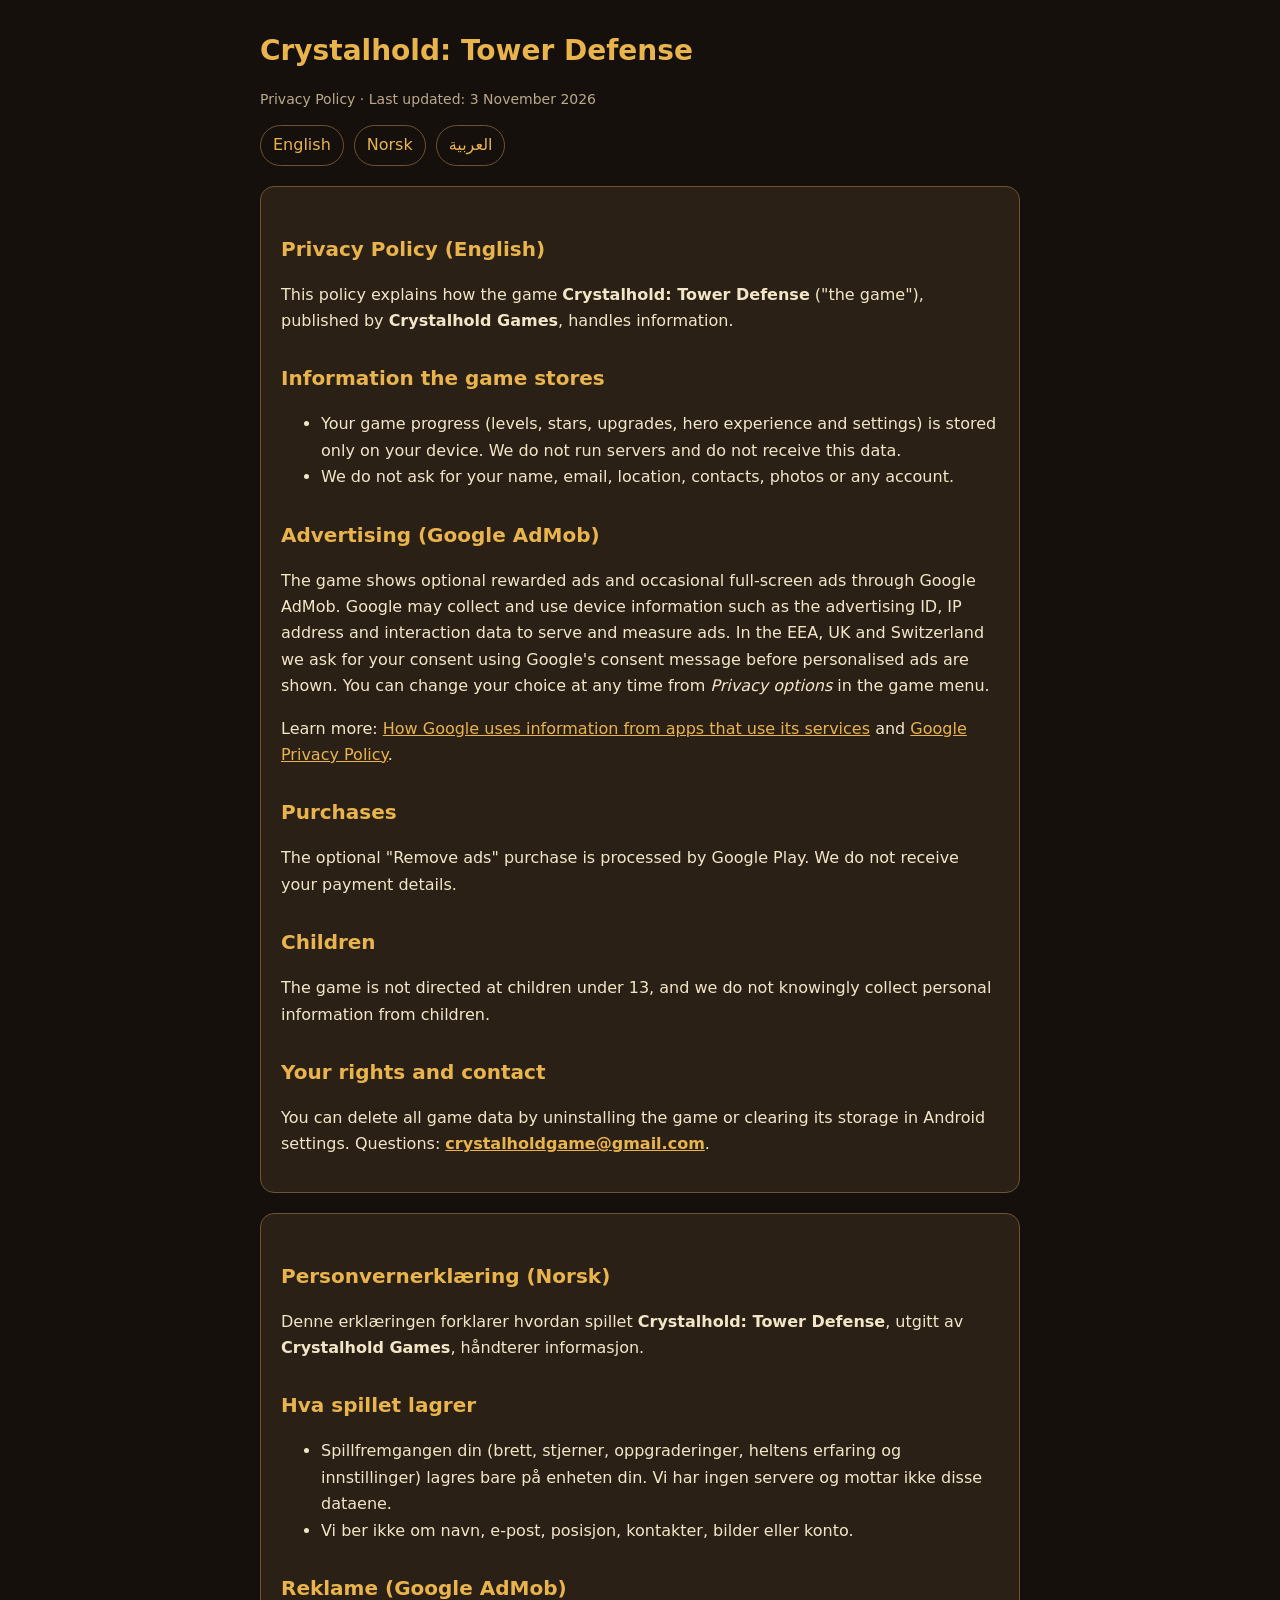
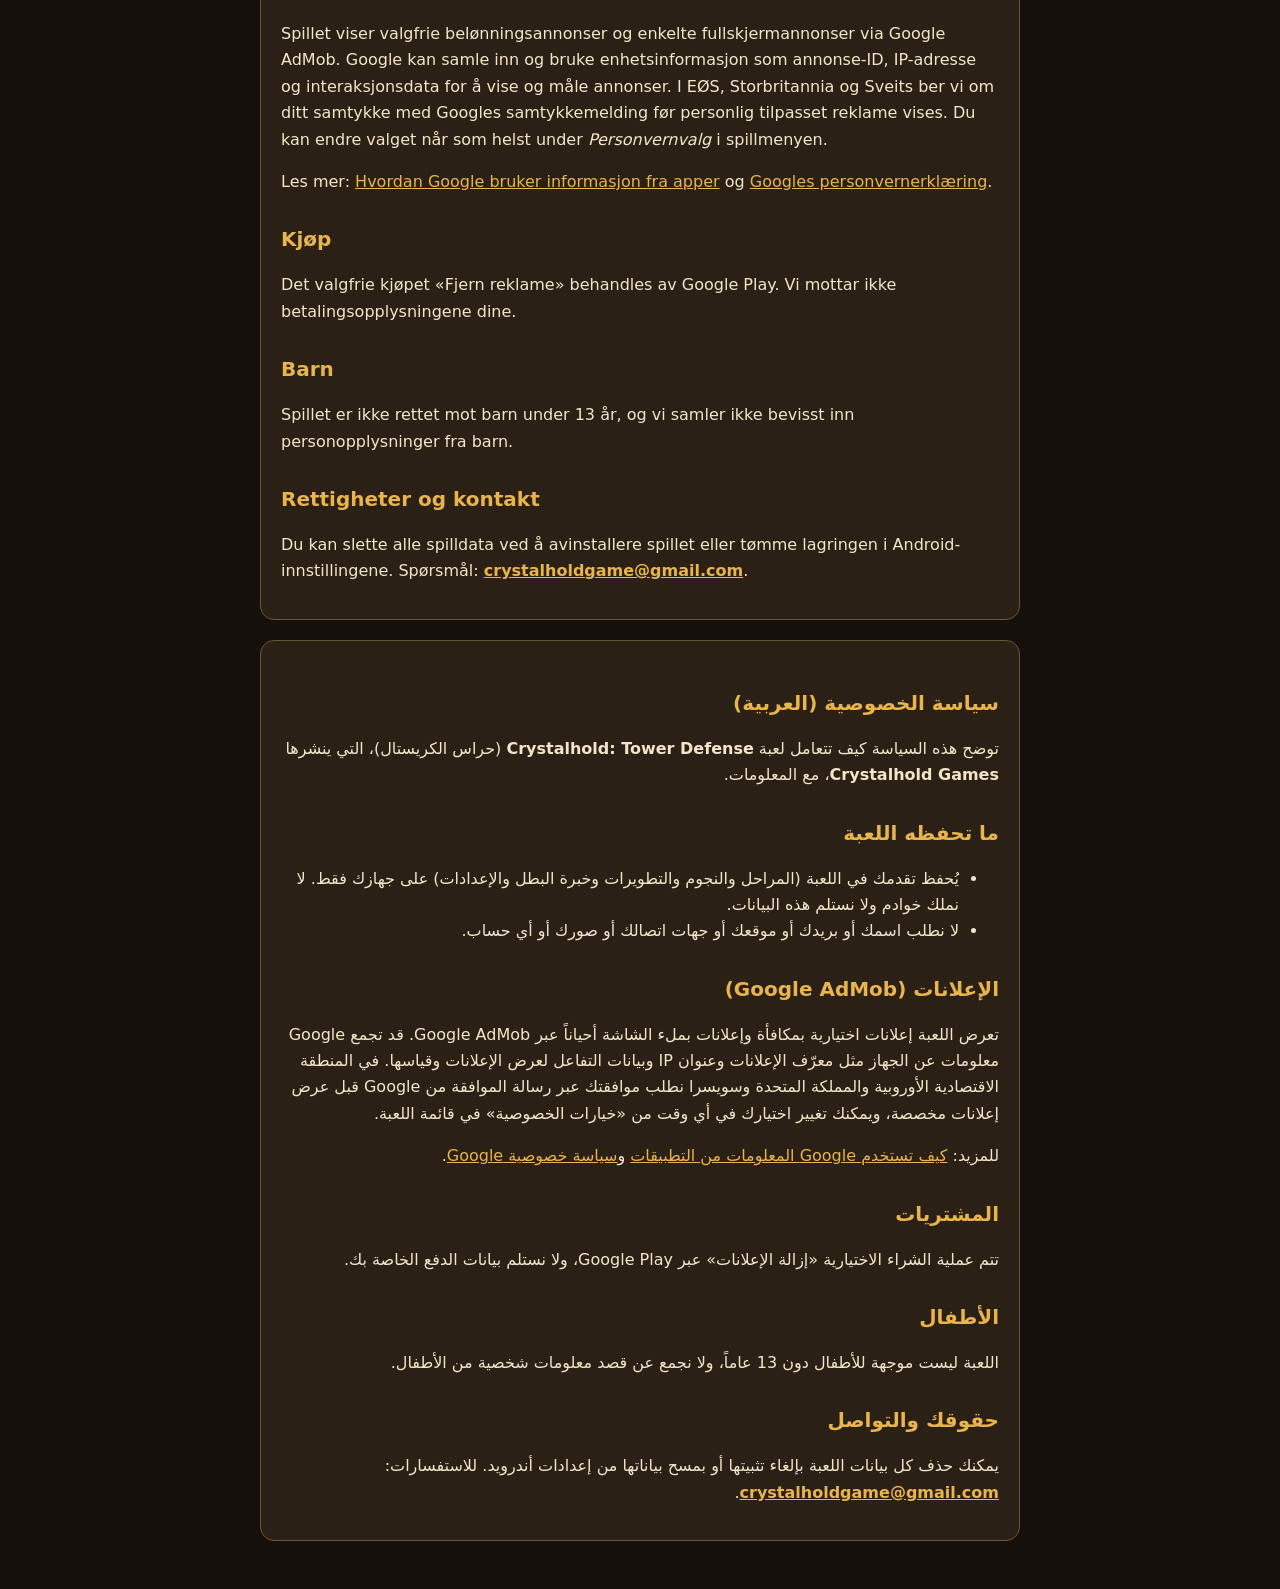
==== docs/privacy.html @ e2af1e55 "Unpack project files" ====
<!doctype html>
<html lang="en">
<head>
<meta charset="utf-8">
<meta name="viewport" content="width=device-width,initial-scale=1">
<title>Crystalhold – Privacy Policy</title>
<style>
:root{--bg:#15100b;--card:#2b2016;--line:#6e5434;--text:#f3e6c8;--dim:#bba98a;--gold:#e9b44c}
body{margin:0;background:var(--bg);color:var(--text);font-family:system-ui,-apple-system,"Segoe UI",Tahoma,sans-serif;line-height:1.65}
main{max-width:760px;margin:0 auto;padding:28px max(16px,env(safe-area-inset-left,0px)) 48px}
h1{color:var(--gold);font-size:28px;margin:0 0 4px}
h2{color:var(--gold);font-size:20px;margin:28px 0 8px}
section{background:var(--card);border:1px solid var(--line);border-radius:14px;padding:18px 20px;margin-top:20px}
p,li{color:var(--text)}.muted{color:var(--dim);font-size:14px}
a{color:var(--gold)}nav{display:flex;gap:10px;flex-wrap:wrap;margin-top:12px}nav a{padding:6px 12px;border:1px solid var(--line);border-radius:999px;text-decoration:none}
</style>
</head>
<body>
<main>
<h1>Crystalhold: Tower Defense</h1>
<p class="muted">Privacy Policy · Last updated: 3 November 2026</p>
<nav><a href="#en">English</a><a href="#no">Norsk</a><a href="#ar">العربية</a></nav>

<section id="en">
<h2>Privacy Policy (English)</h2>
<p>This policy explains how the game <b>Crystalhold: Tower Defense</b> ("the game"), published by <b>Crystalhold Games</b>, handles information.</p>
<h2>Information the game stores</h2>
<ul>
<li>Your game progress (levels, stars, upgrades, hero experience and settings) is stored only on your device. We do not run servers and do not receive this data.</li>
<li>We do not ask for your name, email, location, contacts, photos or any account.</li>
</ul>
<h2>Advertising (Google AdMob)</h2>
<p>The game shows optional rewarded ads and occasional full-screen ads through Google AdMob. Google may collect and use device information such as the advertising ID, IP address and interaction data to serve and measure ads. In the EEA, UK and Switzerland we ask for your consent using Google's consent message before personalised ads are shown. You can change your choice at any time from <i>Privacy options</i> in the game menu.</p>
<p>Learn more: <a href="https://policies.google.com/technologies/ads">How Google uses information from apps that use its services</a> and <a href="https://policies.google.com/privacy">Google Privacy Policy</a>.</p>
<h2>Purchases</h2>
<p>The optional "Remove ads" purchase is processed by Google Play. We do not receive your payment details.</p>
<h2>Children</h2>
<p>The game is not directed at children under 13, and we do not knowingly collect personal information from children.</p>
<h2>Your rights and contact</h2>
<p>You can delete all game data by uninstalling the game or clearing its storage in Android settings. Questions: <b><a href="mailto:crystalholdgame@gmail.com">crystalholdgame@gmail.com</a></b>.</p>
</section>

<section id="no" lang="nb">
<h2>Personvernerklæring (Norsk)</h2>
<p>Denne erklæringen forklarer hvordan spillet <b>Crystalhold: Tower Defense</b>, utgitt av <b>Crystalhold Games</b>, håndterer informasjon.</p>
<h2>Hva spillet lagrer</h2>
<ul>
<li>Spillfremgangen din (brett, stjerner, oppgraderinger, heltens erfaring og innstillinger) lagres bare på enheten din. Vi har ingen servere og mottar ikke disse dataene.</li>
<li>Vi ber ikke om navn, e-post, posisjon, kontakter, bilder eller konto.</li>
</ul>
<h2>Reklame (Google AdMob)</h2>
<p>Spillet viser valgfrie belønningsannonser og enkelte fullskjermannonser via Google AdMob. Google kan samle inn og bruke enhetsinformasjon som annonse-ID, IP-adresse og interaksjonsdata for å vise og måle annonser. I EØS, Storbritannia og Sveits ber vi om ditt samtykke med Googles samtykkemelding før personlig tilpasset reklame vises. Du kan endre valget når som helst under <i>Personvernvalg</i> i spillmenyen.</p>
<p>Les mer: <a href="https://policies.google.com/technologies/ads">Hvordan Google bruker informasjon fra apper</a> og <a href="https://policies.google.com/privacy">Googles personvernerklæring</a>.</p>
<h2>Kjøp</h2>
<p>Det valgfrie kjøpet «Fjern reklame» behandles av Google Play. Vi mottar ikke betalingsopplysningene dine.</p>
<h2>Barn</h2>
<p>Spillet er ikke rettet mot barn under 13 år, og vi samler ikke bevisst inn personopplysninger fra barn.</p>
<h2>Rettigheter og kontakt</h2>
<p>Du kan slette alle spilldata ved å avinstallere spillet eller tømme lagringen i Android-innstillingene. Spørsmål: <b><a href="mailto:crystalholdgame@gmail.com">crystalholdgame@gmail.com</a></b>.</p>
</section>

<section id="ar" lang="ar" dir="rtl">
<h2>سياسة الخصوصية (العربية)</h2>
<p>توضح هذه السياسة كيف تتعامل لعبة <b>Crystalhold: Tower Defense</b> (حراس الكريستال)، التي ينشرها <b>Crystalhold Games</b>، مع المعلومات.</p>
<h2>ما تحفظه اللعبة</h2>
<ul>
<li>يُحفظ تقدمك في اللعبة (المراحل والنجوم والتطويرات وخبرة البطل والإعدادات) على جهازك فقط. لا نملك خوادم ولا نستلم هذه البيانات.</li>
<li>لا نطلب اسمك أو بريدك أو موقعك أو جهات اتصالك أو صورك أو أي حساب.</li>
</ul>
<h2>الإعلانات (Google AdMob)</h2>
<p>تعرض اللعبة إعلانات اختيارية بمكافأة وإعلانات بملء الشاشة أحياناً عبر Google AdMob. قد تجمع Google معلومات عن الجهاز مثل معرّف الإعلانات وعنوان IP وبيانات التفاعل لعرض الإعلانات وقياسها. في المنطقة الاقتصادية الأوروبية والمملكة المتحدة وسويسرا نطلب موافقتك عبر رسالة الموافقة من Google قبل عرض إعلانات مخصصة، ويمكنك تغيير اختيارك في أي وقت من «خيارات الخصوصية» في قائمة اللعبة.</p>
<p>للمزيد: <a href="https://policies.google.com/technologies/ads">كيف تستخدم Google المعلومات من التطبيقات</a> و<a href="https://policies.google.com/privacy">سياسة خصوصية Google</a>.</p>
<h2>المشتريات</h2>
<p>تتم عملية الشراء الاختيارية «إزالة الإعلانات» عبر Google Play، ولا نستلم بيانات الدفع الخاصة بك.</p>
<h2>الأطفال</h2>
<p>اللعبة ليست موجهة للأطفال دون 13 عاماً، ولا نجمع عن قصد معلومات شخصية من الأطفال.</p>
<h2>حقوقك والتواصل</h2>
<p>يمكنك حذف كل بيانات اللعبة بإلغاء تثبيتها أو بمسح بياناتها من إعدادات أندرويد. للاستفسارات: <b><a href="mailto:crystalholdgame@gmail.com">crystalholdgame@gmail.com</a></b>.</p>
</section>
</main>
</body>
</html>
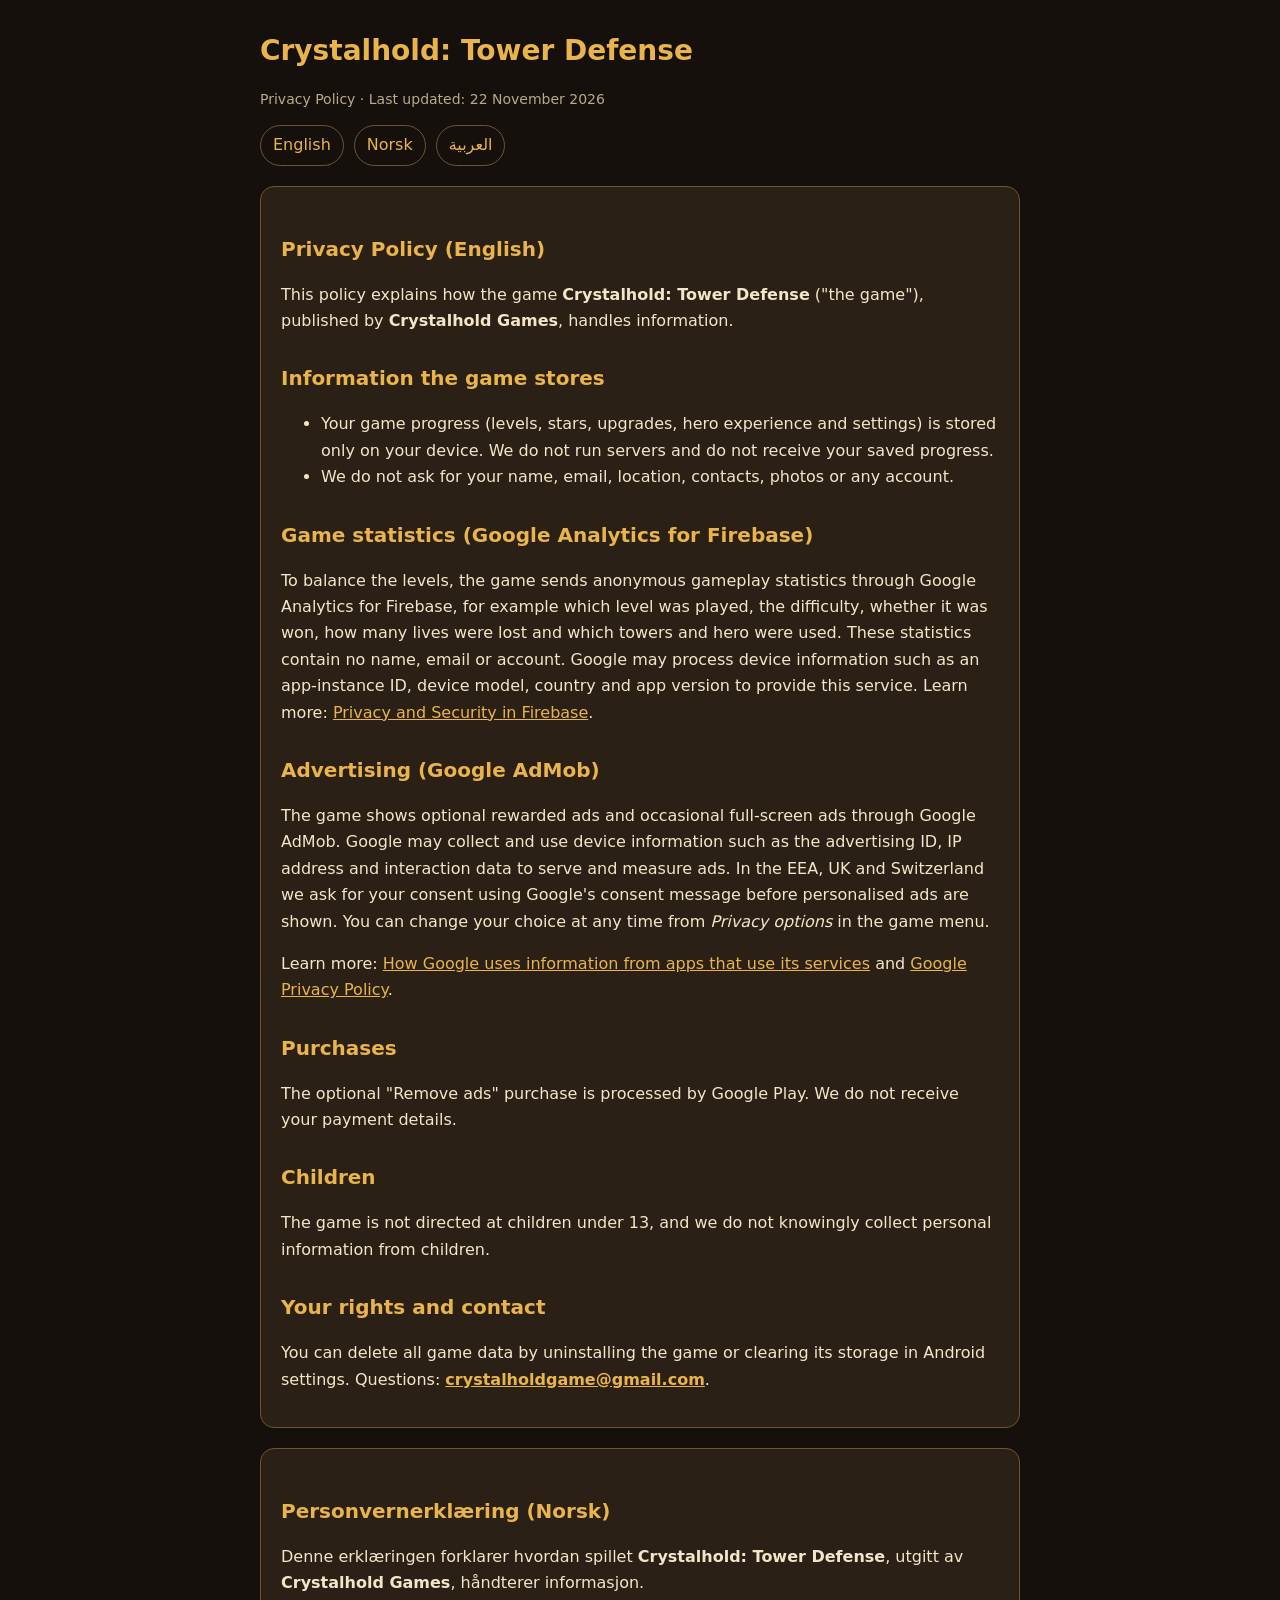
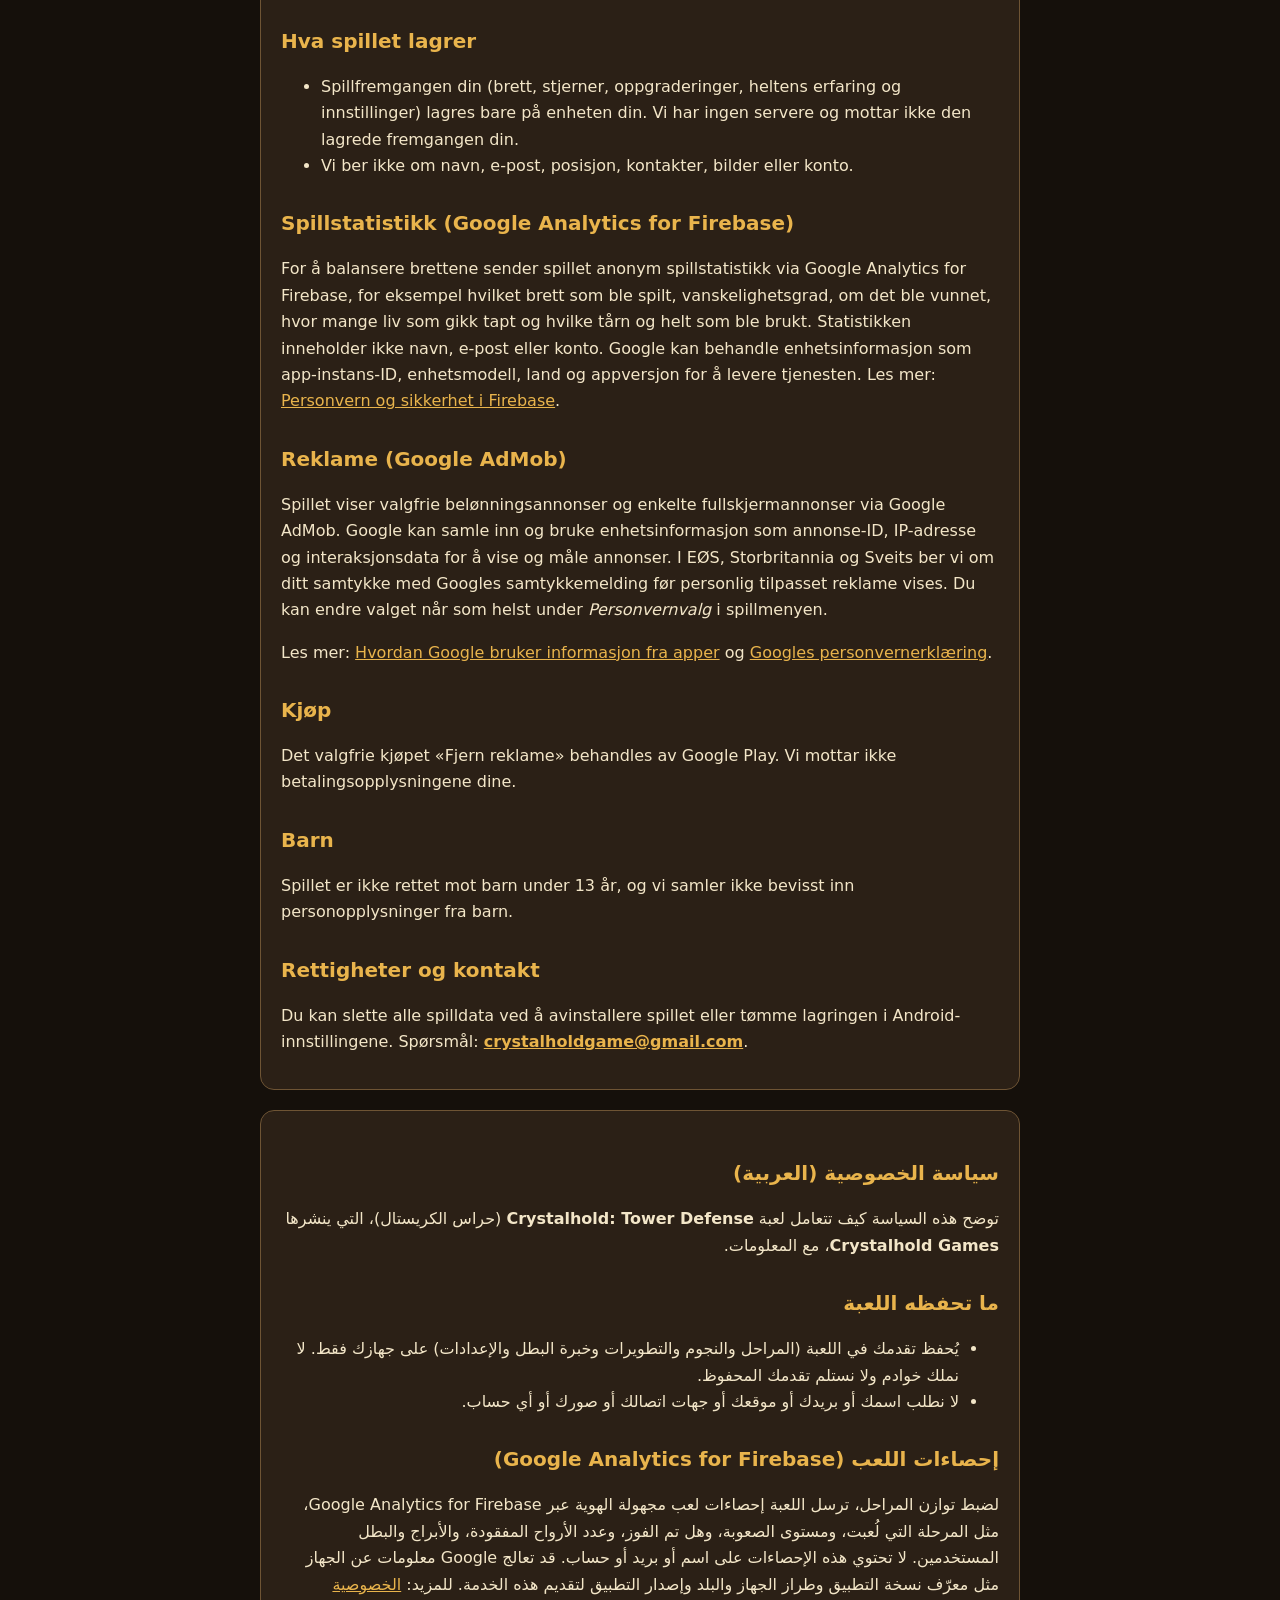
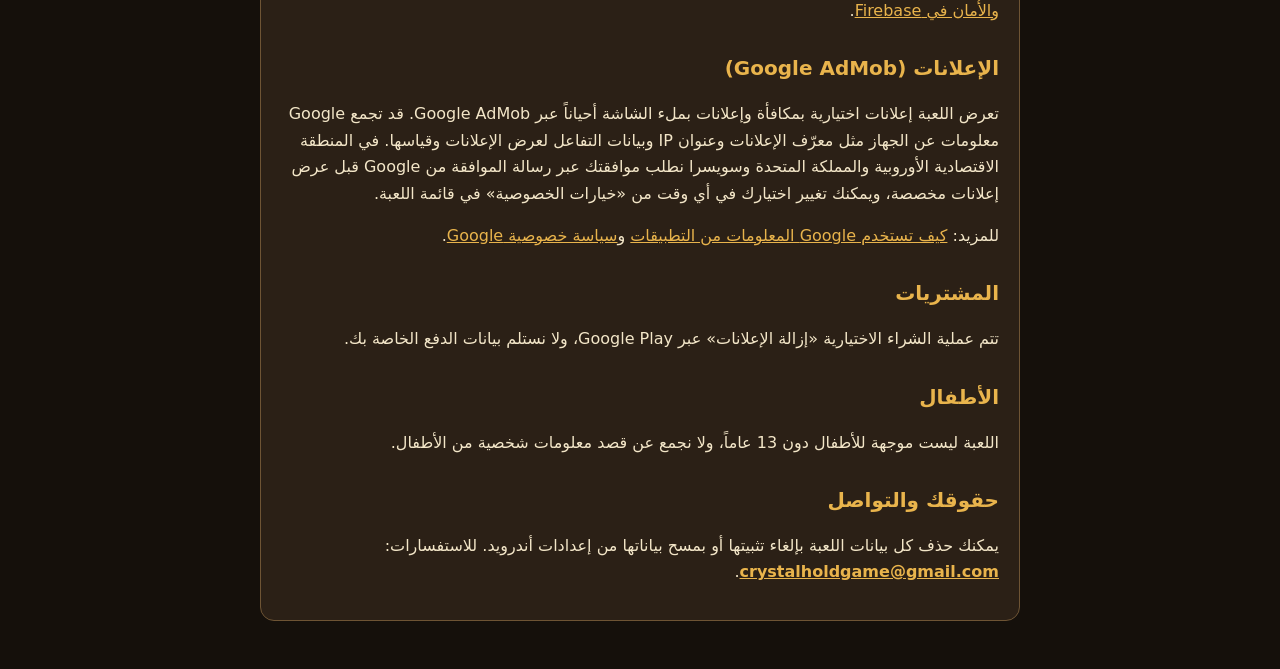
==== commit 35dd919e: "Firebase Analytics (anonymous level stats via JS bridge), privacy policy update, Easy mode retuned f" ====
--- a/docs/privacy.html
+++ b/docs/privacy.html
@@ -18,7 +18,7 @@
 <body>
 <main>
 <h1>Crystalhold: Tower Defense</h1>
-<p class="muted">Privacy Policy · Last updated: 3 November 2026</p>
+<p class="muted">Privacy Policy · Last updated: 22 November 2026</p>
 <nav><a href="#en">English</a><a href="#no">Norsk</a><a href="#ar">العربية</a></nav>
 
 <section id="en">
@@ -26,9 +26,11 @@
 <p>This policy explains how the game <b>Crystalhold: Tower Defense</b> ("the game"), published by <b>Crystalhold Games</b>, handles information.</p>
 <h2>Information the game stores</h2>
 <ul>
-<li>Your game progress (levels, stars, upgrades, hero experience and settings) is stored only on your device. We do not run servers and do not receive this data.</li>
+<li>Your game progress (levels, stars, upgrades, hero experience and settings) is stored only on your device. We do not run servers and do not receive your saved progress.</li>
 <li>We do not ask for your name, email, location, contacts, photos or any account.</li>
 </ul>
+<h2>Game statistics (Google Analytics for Firebase)</h2>
+<p>To balance the levels, the game sends anonymous gameplay statistics through Google Analytics for Firebase, for example which level was played, the difficulty, whether it was won, how many lives were lost and which towers and hero were used. These statistics contain no name, email or account. Google may process device information such as an app-instance ID, device model, country and app version to provide this service. Learn more: <a href="https://firebase.google.com/support/privacy">Privacy and Security in Firebase</a>.</p>
 <h2>Advertising (Google AdMob)</h2>
 <p>The game shows optional rewarded ads and occasional full-screen ads through Google AdMob. Google may collect and use device information such as the advertising ID, IP address and interaction data to serve and measure ads. In the EEA, UK and Switzerland we ask for your consent using Google's consent message before personalised ads are shown. You can change your choice at any time from <i>Privacy options</i> in the game menu.</p>
 <p>Learn more: <a href="https://policies.google.com/technologies/ads">How Google uses information from apps that use its services</a> and <a href="https://policies.google.com/privacy">Google Privacy Policy</a>.</p>
@@ -45,9 +47,11 @@
 <p>Denne erklæringen forklarer hvordan spillet <b>Crystalhold: Tower Defense</b>, utgitt av <b>Crystalhold Games</b>, håndterer informasjon.</p>
 <h2>Hva spillet lagrer</h2>
 <ul>
-<li>Spillfremgangen din (brett, stjerner, oppgraderinger, heltens erfaring og innstillinger) lagres bare på enheten din. Vi har ingen servere og mottar ikke disse dataene.</li>
+<li>Spillfremgangen din (brett, stjerner, oppgraderinger, heltens erfaring og innstillinger) lagres bare på enheten din. Vi har ingen servere og mottar ikke den lagrede fremgangen din.</li>
 <li>Vi ber ikke om navn, e-post, posisjon, kontakter, bilder eller konto.</li>
 </ul>
+<h2>Spillstatistikk (Google Analytics for Firebase)</h2>
+<p>For å balansere brettene sender spillet anonym spillstatistikk via Google Analytics for Firebase, for eksempel hvilket brett som ble spilt, vanskelighetsgrad, om det ble vunnet, hvor mange liv som gikk tapt og hvilke tårn og helt som ble brukt. Statistikken inneholder ikke navn, e-post eller konto. Google kan behandle enhetsinformasjon som app-instans-ID, enhetsmodell, land og appversjon for å levere tjenesten. Les mer: <a href="https://firebase.google.com/support/privacy">Personvern og sikkerhet i Firebase</a>.</p>
 <h2>Reklame (Google AdMob)</h2>
 <p>Spillet viser valgfrie belønningsannonser og enkelte fullskjermannonser via Google AdMob. Google kan samle inn og bruke enhetsinformasjon som annonse-ID, IP-adresse og interaksjonsdata for å vise og måle annonser. I EØS, Storbritannia og Sveits ber vi om ditt samtykke med Googles samtykkemelding før personlig tilpasset reklame vises. Du kan endre valget når som helst under <i>Personvernvalg</i> i spillmenyen.</p>
 <p>Les mer: <a href="https://policies.google.com/technologies/ads">Hvordan Google bruker informasjon fra apper</a> og <a href="https://policies.google.com/privacy">Googles personvernerklæring</a>.</p>
@@ -64,9 +68,11 @@
 <p>توضح هذه السياسة كيف تتعامل لعبة <b>Crystalhold: Tower Defense</b> (حراس الكريستال)، التي ينشرها <b>Crystalhold Games</b>، مع المعلومات.</p>
 <h2>ما تحفظه اللعبة</h2>
 <ul>
-<li>يُحفظ تقدمك في اللعبة (المراحل والنجوم والتطويرات وخبرة البطل والإعدادات) على جهازك فقط. لا نملك خوادم ولا نستلم هذه البيانات.</li>
+<li>يُحفظ تقدمك في اللعبة (المراحل والنجوم والتطويرات وخبرة البطل والإعدادات) على جهازك فقط. لا نملك خوادم ولا نستلم تقدمك المحفوظ.</li>
 <li>لا نطلب اسمك أو بريدك أو موقعك أو جهات اتصالك أو صورك أو أي حساب.</li>
 </ul>
+<h2>إحصاءات اللعب (Google Analytics for Firebase)</h2>
+<p>لضبط توازن المراحل، ترسل اللعبة إحصاءات لعب مجهولة الهوية عبر Google Analytics for Firebase، مثل المرحلة التي لُعبت، ومستوى الصعوبة، وهل تم الفوز، وعدد الأرواح المفقودة، والأبراج والبطل المستخدمين. لا تحتوي هذه الإحصاءات على اسم أو بريد أو حساب. قد تعالج Google معلومات عن الجهاز مثل معرّف نسخة التطبيق وطراز الجهاز والبلد وإصدار التطبيق لتقديم هذه الخدمة. للمزيد: <a href="https://firebase.google.com/support/privacy">الخصوصية والأمان في Firebase</a>.</p>
 <h2>الإعلانات (Google AdMob)</h2>
 <p>تعرض اللعبة إعلانات اختيارية بمكافأة وإعلانات بملء الشاشة أحياناً عبر Google AdMob. قد تجمع Google معلومات عن الجهاز مثل معرّف الإعلانات وعنوان IP وبيانات التفاعل لعرض الإعلانات وقياسها. في المنطقة الاقتصادية الأوروبية والمملكة المتحدة وسويسرا نطلب موافقتك عبر رسالة الموافقة من Google قبل عرض إعلانات مخصصة، ويمكنك تغيير اختيارك في أي وقت من «خيارات الخصوصية» في قائمة اللعبة.</p>
 <p>للمزيد: <a href="https://policies.google.com/technologies/ads">كيف تستخدم Google المعلومات من التطبيقات</a> و<a href="https://policies.google.com/privacy">سياسة خصوصية Google</a>.</p>
